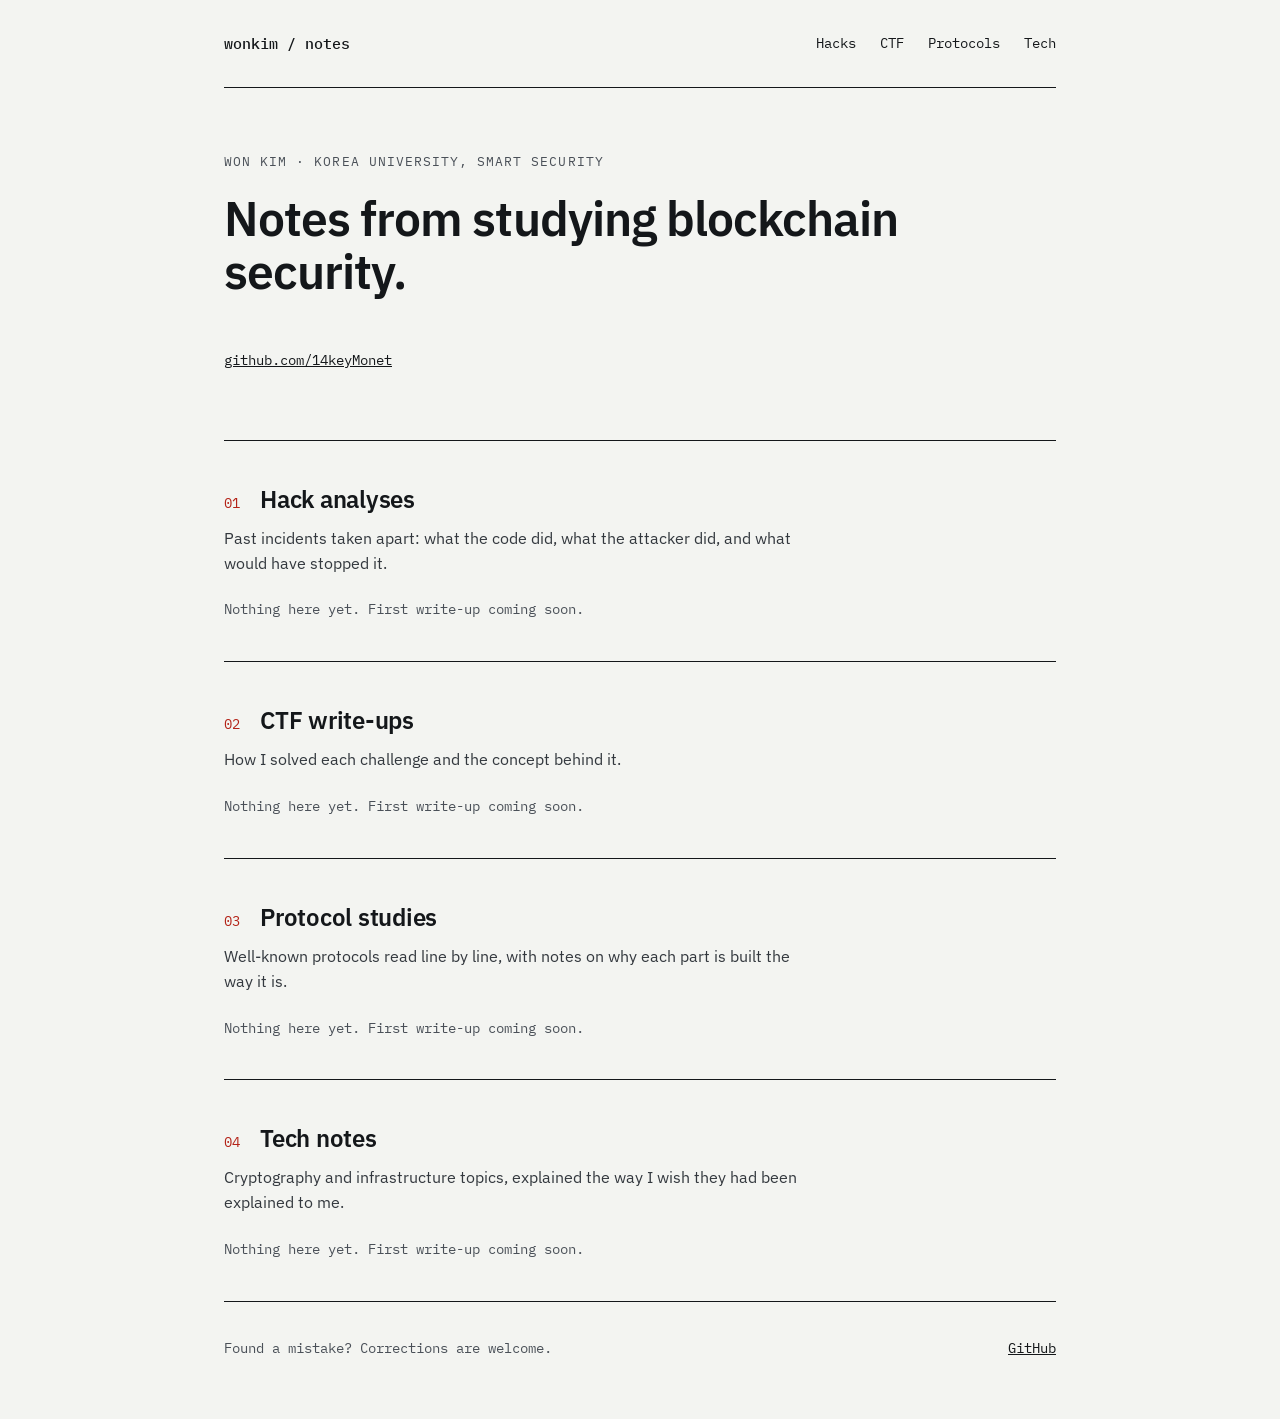
==== index.html @ 57613d92 "Add files via upload" ====
<!doctype html>
<html lang="en">
<head>
<meta charset="utf-8">
<meta name="viewport" content="width=device-width, initial-scale=1">
<title>Blockchain security study notes</title>
<meta name="description" content="Study notes on blockchain security: hack analyses, CTF write-ups, protocol studies and tech notes.">
<link rel="preconnect" href="https://fonts.googleapis.com">
<link rel="preconnect" href="https://fonts.gstatic.com" crossorigin>
<link rel="stylesheet" href="https://fonts.googleapis.com/css2?family=IBM+Plex+Mono:wght@400;500&family=IBM+Plex+Sans:wght@400;500;600&display=swap">
<link rel="stylesheet" href="style.css">
</head>
<body>
<div class="wrap">

<header class="top">
  <a class="handle" href="#top" id="handle">notes</a>
  <nav aria-label="Sections">
    <a href="#hacks">Hacks</a>
    <a href="#ctf">CTF</a>
    <a href="#protocols">Protocols</a>
    <a href="#tech">Tech</a>
  </nav>
</header>

<main>
<section class="hero" id="top">
  <p class="eyebrow" id="eyebrow"></p>
  <h1 id="headline"></h1>
  <p class="intro" id="intro"></p>
  <p class="mono" id="hero-link"></p>
</section>

<section id="hacks">
  <div class="head"><span class="num">01</span><h2>Hack analyses</h2></div>
  <p class="lede">Past incidents taken apart: what the code did, what the attacker did, and what would have stopped it.</p>
  <div class="cards" id="hacks-list"></div>
</section>

<section id="ctf">
  <div class="head"><span class="num">02</span><h2>CTF write-ups</h2></div>
  <p class="lede">How I solved each challenge and the concept behind it.</p>
  <ul class="rows" id="ctf-list"></ul>
</section>

<section id="protocols">
  <div class="head"><span class="num">03</span><h2>Protocol studies</h2></div>
  <p class="lede">Well-known protocols read line by line, with notes on why each part is built the way it is.</p>
  <ul class="rows" id="protocols-list"></ul>
</section>

<section id="tech">
  <div class="head"><span class="num">04</span><h2>Tech notes</h2></div>
  <p class="lede">Cryptography and infrastructure topics, explained the way I wish they had been explained to me.</p>
  <ul class="rows" id="tech-list"></ul>
</section>
</main>

<footer>
  <span class="muted">Found a mistake? Corrections are welcome.</span>
  <div class="links" id="footer-links"></div>
</footer>

</div>
<script src="content.js"></script>
<script src="main.js"></script>
</body>
</html>
---- style.css ----
:root {
  --ground: #F3F4F1;
  --ink: #14171A;
  --body: #33383E;
  --muted: #4A5058;
  --rule: #C4C8C1;
  --card: #FFFFFF;
  --accent: #B42318;
  --mono: 'IBM Plex Mono', ui-monospace, monospace;
  --sans: 'IBM Plex Sans', system-ui, sans-serif;
}

* { box-sizing: border-box; }
html { scroll-behavior: smooth; }
body {
  margin: 0;
  background: var(--ground);
  color: var(--ink);
  font-family: var(--sans);
  font-size: 1rem;
  line-height: 1.55;
}
a { color: var(--ink); }
a:hover { color: var(--accent); }
a:focus-visible { outline: 2px solid var(--accent); outline-offset: 2px; }

.wrap { max-width: 880px; margin: 0 auto; padding: 0 1.5rem; }
.mono { font-family: var(--mono); font-size: 0.875rem; }
.muted { color: var(--muted); }

.top {
  display: flex; flex-wrap: wrap; justify-content: space-between; align-items: center;
  gap: 0.5rem 1.5rem; padding: 1.25rem 0; border-bottom: 1px solid var(--ink);
}
.top a { text-decoration: none; padding: 0.75rem 0; font-family: var(--mono); font-size: 0.875rem; }
.top .handle { font-size: 0.9375rem; font-weight: 500; }
.top nav { display: flex; flex-wrap: wrap; gap: 0.25rem 1.5rem; }

.hero { display: flex; flex-direction: column; gap: 1.25rem; padding: 4rem 0 3.5rem; }
.hero p { margin: 0; }
.eyebrow {
  font-family: var(--mono); font-size: 0.8125rem; letter-spacing: 0.08em;
  text-transform: uppercase; color: var(--muted);
}
h1 {
  margin: 0; font-size: clamp(2rem, 5vw, 3rem); line-height: 1.1;
  font-weight: 600; letter-spacing: -0.02em;
}
.intro { max-width: 36rem; font-size: 1.125rem; color: var(--body); }
.hero .mono a { display: inline-block; padding: 0.75rem 0; }

main > section:not(.hero) { padding: 2.5rem 0; border-top: 1px solid var(--ink); }
.head { display: flex; flex-wrap: wrap; align-items: baseline; gap: 0.5rem 1.25rem; margin-bottom: 0.5rem; }
.num { font-family: var(--mono); font-size: 0.875rem; color: var(--accent); }
h2 { margin: 0; font-size: 1.5rem; font-weight: 600; letter-spacing: -0.01em; }
.lede { margin: 0 0 1.5rem; max-width: 36rem; color: var(--body); }
.empty { margin: 0; font-family: var(--mono); font-size: 0.875rem; color: var(--muted); }

.cards { display: flex; flex-wrap: wrap; gap: 1.25rem; }
.card {
  flex: 1 1 320px; min-width: 0; display: flex; flex-direction: column; gap: 0.5rem;
  padding: 1.25rem; background: var(--card); border: 1px solid var(--ink);
}
.card h3 { margin: 0; font-size: 1.125rem; font-weight: 600; }
.card h3 a { text-decoration: none; }
.card p { margin: 0; font-size: 0.9375rem; color: var(--body); }
.card .meta {
  margin-top: auto; padding-top: 0.75rem; border-top: 1px solid #D5D8D2;
  font-family: var(--mono); font-size: 0.8125rem; color: var(--muted);
}
.tag { align-self: flex-start; padding: 0.125rem 0.5rem; font-family: var(--mono); font-size: 0.8125rem; }
.tag.high { background: #FDECEA; color: #8F1D14; }
.tag.medium { background: #FDF0DC; color: #7A4A00; }
.tag.low { background: #E6EEFB; color: #173F8A; }

.rows { margin: 0; padding: 0; list-style: none; border-bottom: 1px solid var(--rule); }
.rows li {
  display: flex; flex-wrap: wrap; justify-content: space-between; align-items: center;
  gap: 0.25rem 1rem; border-top: 1px solid var(--rule);
}
.rows a, .rows .title { padding: 0.75rem 0; font-weight: 500; text-decoration: none; }
.rows .meta { font-family: var(--mono); font-size: 0.875rem; color: var(--body); }

footer {
  display: flex; flex-wrap: wrap; justify-content: space-between; align-items: center;
  gap: 0.5rem 2rem; padding: 1.5rem 0 3rem; border-top: 1px solid var(--ink);
  font-family: var(--mono); font-size: 0.875rem;
}
footer .links { display: flex; flex-wrap: wrap; gap: 0.25rem 1.5rem; }
footer .links a { padding: 0.75rem 0; }
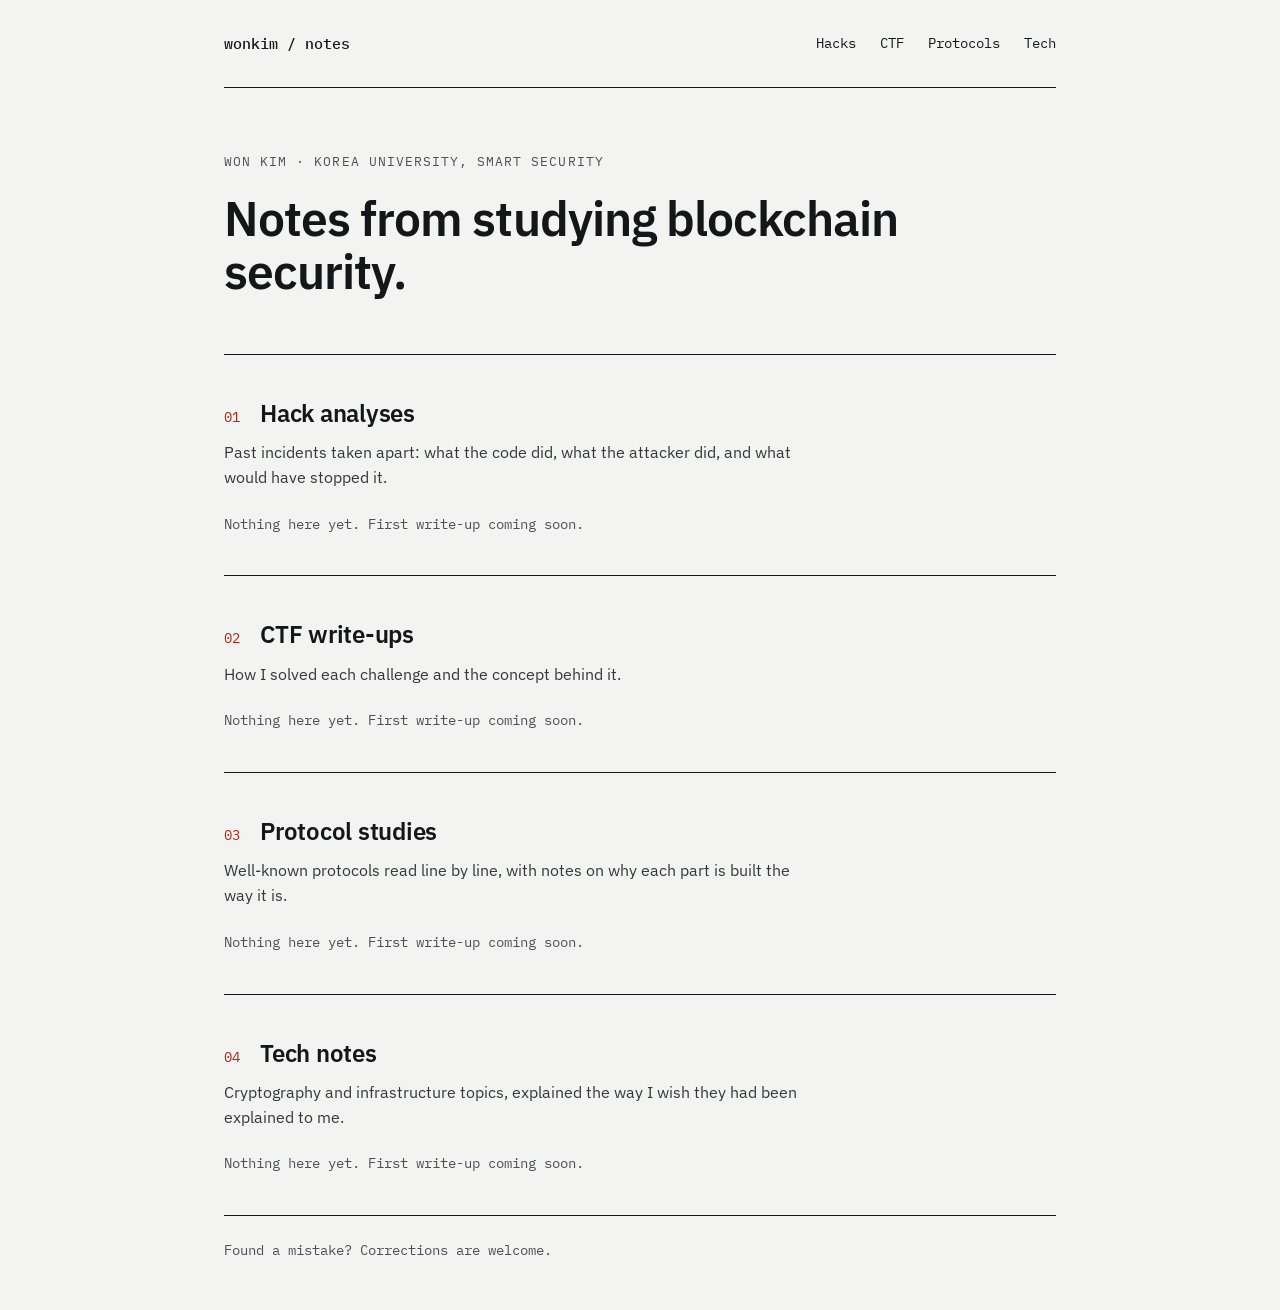
==== commit 42b3524e: "Add files via upload" ====
--- a/index.html
+++ b/index.html
@@ -14,46 +14,23 @@
 <div class="wrap">
 
 <header class="top">
-  <a class="handle" href="#top" id="handle">notes</a>
+  <a class="handle" href="index.html" id="handle">notes</a>
   <nav aria-label="Sections">
-    <a href="#hacks">Hacks</a>
-    <a href="#ctf">CTF</a>
-    <a href="#protocols">Protocols</a>
-    <a href="#tech">Tech</a>
+    <a href="hacks.html">Hacks</a>
+    <a href="ctf.html">CTF</a>
+    <a href="protocols.html">Protocols</a>
+    <a href="tech.html">Tech</a>
   </nav>
 </header>
 
 <main>
-<section class="hero" id="top">
+<section class="hero">
   <p class="eyebrow" id="eyebrow"></p>
   <h1 id="headline"></h1>
   <p class="intro" id="intro"></p>
   <p class="mono" id="hero-link"></p>
 </section>
-
-<section id="hacks">
-  <div class="head"><span class="num">01</span><h2>Hack analyses</h2></div>
-  <p class="lede">Past incidents taken apart: what the code did, what the attacker did, and what would have stopped it.</p>
-  <div class="cards" id="hacks-list"></div>
-</section>
-
-<section id="ctf">
-  <div class="head"><span class="num">02</span><h2>CTF write-ups</h2></div>
-  <p class="lede">How I solved each challenge and the concept behind it.</p>
-  <ul class="rows" id="ctf-list"></ul>
-</section>
-
-<section id="protocols">
-  <div class="head"><span class="num">03</span><h2>Protocol studies</h2></div>
-  <p class="lede">Well-known protocols read line by line, with notes on why each part is built the way it is.</p>
-  <ul class="rows" id="protocols-list"></ul>
-</section>
-
-<section id="tech">
-  <div class="head"><span class="num">04</span><h2>Tech notes</h2></div>
-  <p class="lede">Cryptography and infrastructure topics, explained the way I wish they had been explained to me.</p>
-  <ul class="rows" id="tech-list"></ul>
-</section>
+<div id="sections"></div>
 </main>
 
 <footer>
--- a/style.css
+++ b/style.css
@@ -49,7 +49,15 @@
 .intro { max-width: 36rem; font-size: 1.125rem; color: var(--body); }
 .hero .mono a { display: inline-block; padding: 0.75rem 0; }
 
-main > section:not(.hero) { padding: 2.5rem 0; border-top: 1px solid var(--ink); }
+#sections > section { padding: 2.5rem 0; border-top: 1px solid var(--ink); }
+#page > section { padding: 2.5rem 0; border-top: 1px solid var(--ink); }
+#page > .page-head { display: flex; flex-direction: column; gap: 1rem; padding: 3.5rem 0 2.5rem; border-top: 0; }
+#page > .page-head p { margin: 0; }
+h2 a { text-decoration: none; }
+.more { margin: 1rem 0 0; font-family: var(--mono); font-size: 0.875rem; }
+.more a { display: inline-block; padding: 0.75rem 0; }
+.top nav a[aria-current="page"] { color: var(--accent); text-decoration: underline; text-underline-offset: 0.4em; }
+footer > a { padding: 0.75rem 0; }
 .head { display: flex; flex-wrap: wrap; align-items: baseline; gap: 0.5rem 1.25rem; margin-bottom: 0.5rem; }
 .num { font-family: var(--mono); font-size: 0.875rem; color: var(--accent); }
 h2 { margin: 0; font-size: 1.5rem; font-weight: 600; letter-spacing: -0.01em; }
